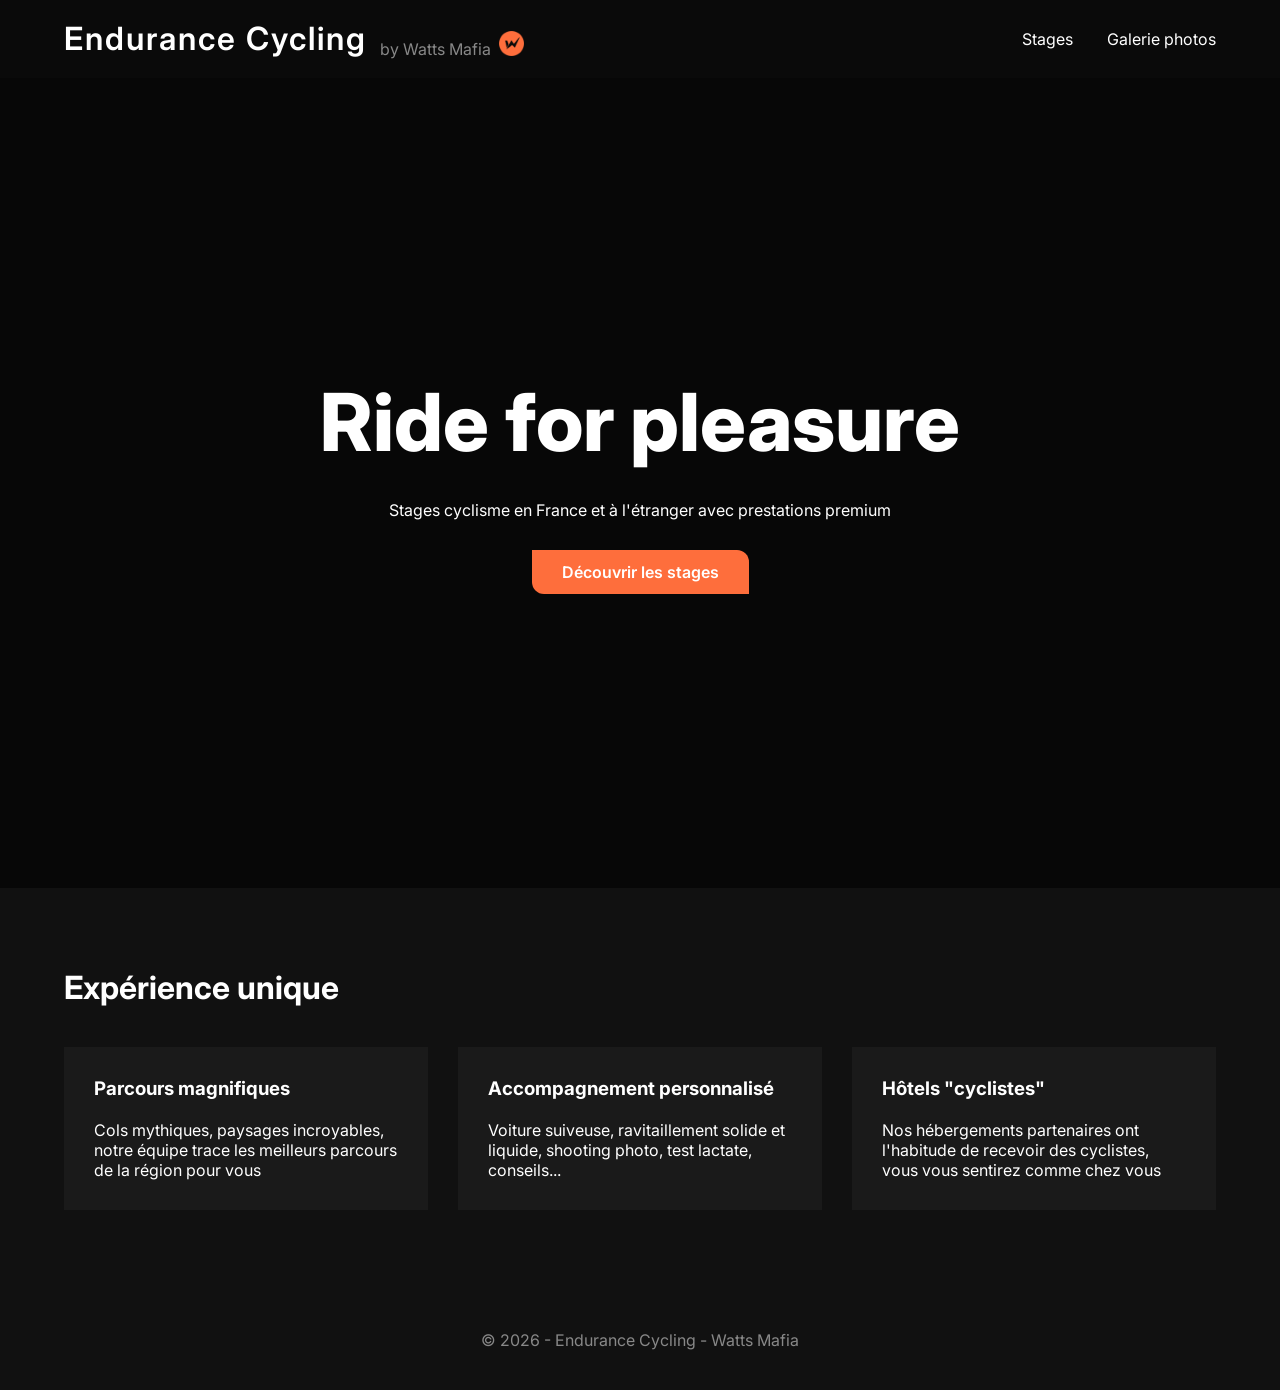
==== endurancecycling/index.html @ ae596b2b "Add files via upload" ====
<!DOCTYPE html>
<html lang="fr">
<head>
  <meta charset="UTF-8">
  <title>Endurance Cycling</title>
  <!-- Favicon -->
  <link rel="icon" type="image/png" href="images/watts-mafia-logo.png">
  <meta name="viewport" content="width=device-width, initial-scale=1.0">

  <!-- Google Font -->
  <link href="https://fonts.googleapis.com/css2?family=Inter:wght@300;400;600&display=swap" rel="stylesheet">

  <link rel="stylesheet" href="css/principal.css">
</head>

<body>

<header>
  <div class="container nav">
    <div class="logo-container">
      <h1 class="logo"><a href="index.html">Endurance Cycling</a></h1>
      <span class="subtitle">by Watts Mafia</span>
      <img src="images/watts-mafia-logo.png" alt="Watts Mafia" class="logo-sub">
    </div>

    <!-- Bouton hamburger -->
    <div class="hamburger" id="hamburger">
      <span></span>
      <span></span>
      <span></span>
    </div>

    <nav id="nav-links">
      <a href="stages.html">Stages</a>
      <a href="#">Galerie photos</a>
    </nav>
  </div>
</header>

<section class="hero">
  <div class="overlay"></div>
  <div class="hero-content">
    <h2>Ride for pleasure</h2>
    <p>Stages cyclisme en France et à l'étranger avec prestations premium</p>
    <a href="stages.html" class="btn">Découvrir les stages</a>
  </div>
</section>

<section class="section container">
  <h2 class="section-title">Expérience unique</h2>

  <div class="grid">
    <div class="card">
      <h3>Parcours magnifiques</h3><br>
      <p>Cols mythiques, paysages incroyables, notre équipe trace les meilleurs parcours de la région pour vous</p>
    </div>

    <div class="card">
      <h3>Accompagnement personnalisé</h3><br>
      <p>Voiture suiveuse, ravitaillement solide et liquide, shooting photo, test lactate, conseils...</p>
    </div>

    <div class="card">
      <h3>Hôtels "cyclistes"</h3><br>
      <p>Nos hébergements partenaires ont l'habitude de recevoir des cyclistes, vous vous sentirez comme chez vous</p>
    </div>
  </div>
</section>

<footer>
  <p>© 2026 - Endurance Cycling - Watts Mafia</p>
</footer>
  <script>
    const hamburger = document.getElementById('hamburger');
    const navLinks = document.getElementById('nav-links');

    hamburger.addEventListener('click', () => {
      navLinks.classList.toggle('active');
    });
  </script>
</body>
</body>
</html>
---- endurancecycling/css/principal.css ----
:root {
  --orange: #fe6e3c;
  --black: #0a0a0a;
  --blackc:#111111;
  --white: #ffffff;
  --gray: #888;
}

* {
  margin: 0;
  padding: 0;
  box-sizing: border-box;
}

header {
  font-family: 'Inter', sans-serif;
  background: var(--black);
  color: var(--white);
}

body {
  font-family: 'Inter', sans-serif;
  background: var(--blackc);
  color: var(--white);
}

.container {
  width: 90%;
  max-width: 1200px;
  margin: auto;
}

.nav {
  display: flex;
  justify-content: space-between;
  align-items: center;
  padding: 20px 0;
}

.logo-container {
  display: flex;
  flex-direction: row;
  align-items: center;
  gap: 8px;
}

.logo {
  font-weight: 600;
  letter-spacing: 2px;
  line-height: 1.2;
}

.logo a {
  color: var(--white);
  text-decoration: none;
}

.logo-sub {
  display: inline-block;
  height: 25px;
  margin: 0;
  position: relative;
  top: 4px;
}

.subtitle {
  font-size: 1rem;
  color: var(--gray);
  margin-left: 5px;
  position: relative;
  top: 10px;
  white-space: nowrap;
}

@media (max-width: 768px) {
  .subtitle {
    font-size: 0.9rem;
    position: relative;
    top: 28px;
    left: -60px;
  }

  .logo-sub {
    display: inline-block;
    height: 20px;
    margin: 0;
    position: relative;
    top: 25px;
    left: -60px;
  }
}

nav a {
  color: var(--white);
  margin-left: 30px;
  text-decoration: none;
  position: relative;
}

nav a::after {
  content: "";
  position: absolute;
  width: 0;
  height: 2px;
  background: var(--orange);
  left: 0;
  bottom: -5px;
  transition: 0.3s;
}

nav a:hover::after {
  width: 100%;
}

.hero {
  position: relative;
  height: 90vh;
  background: url('../images/montagne.jpg') center/cover no-repeat;
  display: flex;
  align-items: center;
  justify-content: center;
  text-align: center;
}

.overlay {
  position: absolute;
  width: 100%;
  height: 100%;
  background: rgba(0,0,0,0.6);
}

.hero-content {
  position: relative;
  z-index: 2;
}

.hero h2 {
  font-size: 5rem;
  font-weight: 800;
}

.hero p {
  margin: 30px 0;
  color: var(--white);
}

.btn {
  display: inline-block;
  background: var(--orange);
  color: var(--white);
  padding: 12px 30px;
  text-decoration: none;
  font-weight: 600;
  transition: 0.3s ease;
  border-radius: 0 12px 0 12px;
}

.btn:hover {
  transform: scale(1.1);
  opacity: 0.7;
}

.section {
  padding: 80px 0;
}

.section-title {
  font-size: 2rem;
  margin-bottom: 40px;
}

.grid {
  display: flex;
  gap: 30px;
}

.card {
  background: #1a1a1a;
  padding: 30px;
  flex: 1;
  transition: 0.3s;
}

.card:hover {
  transform: translateY(-5px);
  border-left: 3px solid var(--orange);
}

footer {
  text-align: center;
  padding: 40px;
  color: var(--gray);
}

.hamburger {
  display: none;
  flex-direction: column;
  cursor: pointer;
  gap: 5px;
}

.hamburger span {
  width: 25px;
  height: 3px;
  background: var(--white);
  border-radius: 2px;
  transition: 0.3s;
}

/* =====================
   STAGES GRID — CORRIGÉ
   ===================== */

.stages-grid {
  display: grid;
  /* 3 colonnes égales sur desktop */
  grid-template-columns: repeat(3, 1fr);
  gap: 30px;
}

.stage-card {
  display: flex;
  flex-direction: column;
  background: #1a1a1a;
  border-radius: 10px;
  overflow: hidden;
  transition: transform 0.3s ease, box-shadow 0.3s ease;
}

.stage-card:hover {
  transform: translateY(-6px);
  box-shadow: 0 8px 30px rgba(254, 110, 60, 0.2);
}

.stage-card img {
  width: 100%;
  height: 200px;       /* hauteur fixe */
  object-fit: cover;   /* recadre proprement sans déformer */
  display: block;
}

.stage-content {
  padding: 20px;
  flex: 1;
}

.stage-content h3 {
  margin-bottom: 10px;
  font-size: 1.1rem;
  font-weight: 600;
}

.stage-content h5 {
  color: var(--orange);
  font-size: 0.9rem;
  line-height: 1.6;
}

.stage-content p {
  color: var(--gray);
  font-size: 0.9rem;
  line-height: 1.6;
}

.stage-link {
  text-decoration: none;
  color: inherit;
  display: block;
}

/* =====================
   RESPONSIVE MOBILE
   ===================== */

@media (max-width: 768px) {

  /* Hamburger */
  .hamburger {
    display: flex;
  }

  /* Logo container */
  .logo-container {
    flex-direction: row;
    align-items: center;
    gap: 5px;
  }

  nav {
    display: none;
    flex-direction: column;
    background: var(--black);
    position: absolute;
    top: 70px;
    right: 0;
    width: 200px;
    padding: 10px 0;
    border-radius: 0 0 8px 8px;
    z-index: 1000;
  }

  nav.active {
    display: flex;
    height: auto;
  }

  nav a {
    margin: 0;
    padding: 12px 20px;
    border-bottom: 1px solid #333;
  }

  .hero h2 {
    font-size: 2.5rem;
  }

  .grid {
    flex-direction: column;
  }

  /* 1 colonne sur mobile */
  .stages-grid {
    grid-template-columns: 1fr;
  }
}
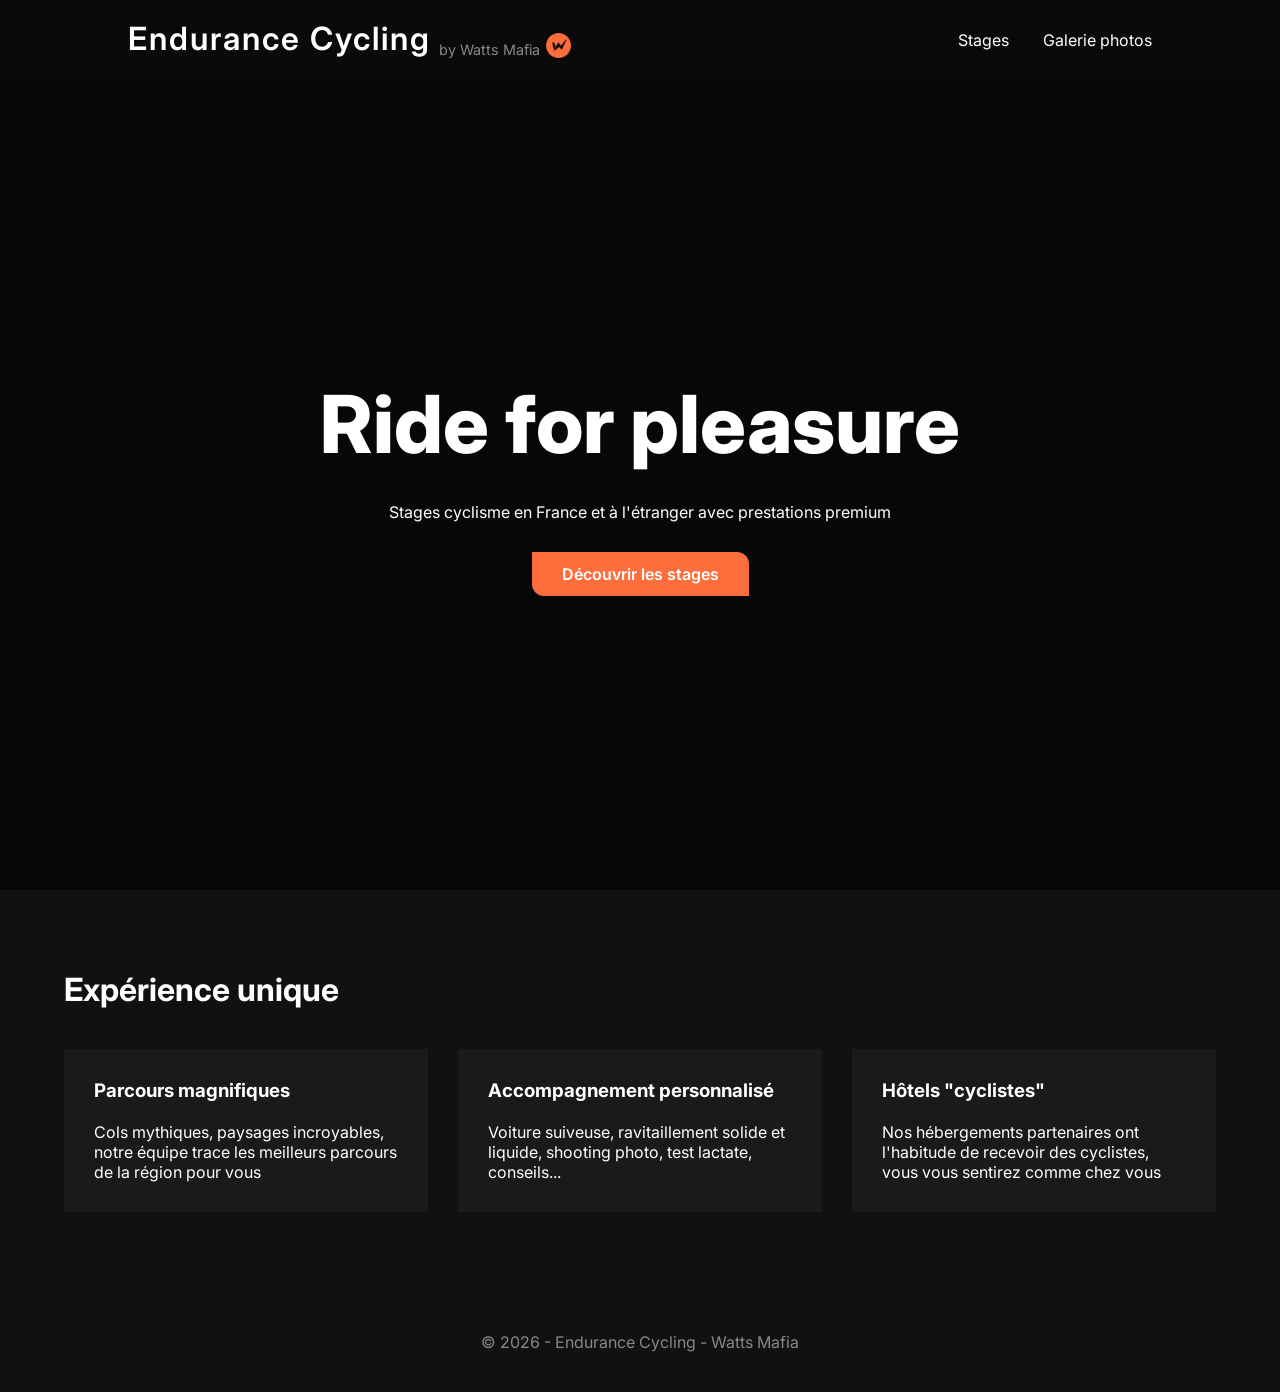
==== commit 43865347: "Add files via upload" ====
--- a/endurancecycling/index.html
+++ b/endurancecycling/index.html
@@ -19,8 +19,10 @@
   <div class="container nav">
     <div class="logo-container">
       <h1 class="logo"><a href="index.html">Endurance Cycling</a></h1>
-      <span class="subtitle">by Watts Mafia</span>
-      <img src="images/watts-mafia-logo.png" alt="Watts Mafia" class="logo-sub">
+      <div class="logo-second-line">
+        <span class="subtitle">by Watts Mafia</span>
+        <img src="images/watts-mafia-logo.png" alt="Watts Mafia" class="logo-sub">
+      </div>
     </div>
 
     <!-- Bouton hamburger -->
--- a/endurancecycling/css/principal.css
+++ b/endurancecycling/css/principal.css
@@ -1,7 +1,7 @@
 :root {
   --orange: #fe6e3c;
   --black: #0a0a0a;
-  --blackc:#111111;
+  --blackc: #111111;
   --white: #ffffff;
   --gray: #888;
 }
@@ -12,42 +12,59 @@
   box-sizing: border-box;
 }
 
+body {
+  font-family: 'Inter', sans-serif;
+  background: var(--blackc);
+  color: var(--white);
+}
+
+/* =====================
+   HEADER
+   ===================== */
+
 header {
   font-family: 'Inter', sans-serif;
   background: var(--black);
   color: var(--white);
-}
-
-body {
-  font-family: 'Inter', sans-serif;
-  background: var(--blackc);
-  color: var(--white);
-}
-
-.container {
-  width: 90%;
-  max-width: 1200px;
-  margin: auto;
+  position: relative;   /* nécessaire pour le menu absolu sur mobile */
 }
 
 .nav {
   display: flex;
   justify-content: space-between;
   align-items: center;
-  padding: 20px 0;
-}
+  padding: 20px 5%;
+  width: 100%;
+  max-width: 100%;  /* annule le max-width de .container */
+  margin: 0;        /* annule le margin: auto de .container */
+}
+
+/* =====================
+   LOGO & SUBTITLE
+   ===================== */
 
 .logo-container {
   display: flex;
   flex-direction: row;
-  align-items: center;
+  align-items: flex-end;
   gap: 8px;
+  flex-wrap: nowrap;
+  padding-bottom: 2px;
+}
+
+/* Ligne 2 sur desktop : subtitle + icône alignés sur le bas du "g" */
+.logo-second-line {
+  display: flex;
+  flex-direction: row;
+  align-items: flex-end;
+  gap: 6px;
 }
 
 .logo {
   font-weight: 600;
   letter-spacing: 2px;
   line-height: 1.2;
+  white-space: nowrap;
 }
 
 .logo a {
@@ -56,45 +73,29 @@
 }
 
 .logo-sub {
+  height: 25px;
+  width: auto;
   display: inline-block;
-  height: 25px;
-  margin: 0;
-  position: relative;
-  top: 4px;
+  flex-shrink: 0;
 }
 
 .subtitle {
-  font-size: 1rem;
+  font-size: 0.9rem;
   color: var(--gray);
-  margin-left: 5px;
-  position: relative;
-  top: 10px;
   white-space: nowrap;
-}
-
-@media (max-width: 768px) {
-  .subtitle {
-    font-size: 0.9rem;
-    position: relative;
-    top: 28px;
-    left: -60px;
-  }
-
-  .logo-sub {
-    display: inline-block;
-    height: 20px;
-    margin: 0;
-    position: relative;
-    top: 25px;
-    left: -60px;
-  }
-}
+  flex-shrink: 0;
+}
+
+/* =====================
+   NAVIGATION
+   ===================== */
 
 nav a {
   color: var(--white);
   margin-left: 30px;
   text-decoration: none;
   position: relative;
+  white-space: nowrap;
 }
 
 nav a::after {
@@ -112,91 +113,17 @@
   width: 100%;
 }
 
-.hero {
-  position: relative;
-  height: 90vh;
-  background: url('../images/montagne.jpg') center/cover no-repeat;
-  display: flex;
-  align-items: center;
-  justify-content: center;
-  text-align: center;
-}
-
-.overlay {
-  position: absolute;
-  width: 100%;
-  height: 100%;
-  background: rgba(0,0,0,0.6);
-}
-
-.hero-content {
-  position: relative;
-  z-index: 2;
-}
-
-.hero h2 {
-  font-size: 5rem;
-  font-weight: 800;
-}
-
-.hero p {
-  margin: 30px 0;
-  color: var(--white);
-}
-
-.btn {
-  display: inline-block;
-  background: var(--orange);
-  color: var(--white);
-  padding: 12px 30px;
-  text-decoration: none;
-  font-weight: 600;
-  transition: 0.3s ease;
-  border-radius: 0 12px 0 12px;
-}
-
-.btn:hover {
-  transform: scale(1.1);
-  opacity: 0.7;
-}
-
-.section {
-  padding: 80px 0;
-}
-
-.section-title {
-  font-size: 2rem;
-  margin-bottom: 40px;
-}
-
-.grid {
-  display: flex;
-  gap: 30px;
-}
-
-.card {
-  background: #1a1a1a;
-  padding: 30px;
-  flex: 1;
-  transition: 0.3s;
-}
-
-.card:hover {
-  transform: translateY(-5px);
-  border-left: 3px solid var(--orange);
-}
-
-footer {
-  text-align: center;
-  padding: 40px;
-  color: var(--gray);
-}
+/* =====================
+   HAMBURGER
+   ===================== */
 
 .hamburger {
   display: none;
   flex-direction: column;
   cursor: pointer;
   gap: 5px;
+  flex-shrink: 0;
+  padding: 4px;
 }
 
 .hamburger span {
@@ -205,15 +132,121 @@
   background: var(--white);
   border-radius: 2px;
   transition: 0.3s;
-}
-
-/* =====================
-   STAGES GRID — CORRIGÉ
+  display: block;
+}
+
+/* =====================
+   CONTAINER (pour les sections, pas le header)
+   ===================== */
+
+.container {
+  width: 90%;
+  max-width: 1200px;
+  margin: auto;
+}
+
+/* =====================
+   HERO
+   ===================== */
+
+.hero {
+  position: relative;
+  height: 90vh;
+  background: url('../images/montagne.jpg') center/cover no-repeat;
+  display: flex;
+  align-items: center;
+  justify-content: center;
+  text-align: center;
+}
+
+.overlay {
+  position: absolute;
+  width: 100%;
+  height: 100%;
+  background: rgba(0,0,0,0.6);
+}
+
+.hero-content {
+  position: relative;
+  z-index: 2;
+}
+
+.hero h2 {
+  font-size: 5rem;
+  font-weight: 800;
+}
+
+.hero p {
+  margin: 30px 0;
+  color: var(--white);
+}
+
+/* =====================
+   BOUTON
+   ===================== */
+
+.btn {
+  display: inline-block;
+  background: var(--orange);
+  color: var(--white);
+  padding: 12px 30px;
+  text-decoration: none;
+  font-weight: 600;
+  transition: 0.3s ease;
+  border-radius: 0 12px 0 12px;
+}
+
+.btn:hover {
+  transform: scale(1.1);
+  opacity: 0.7;
+}
+
+/* =====================
+   SECTIONS
+   ===================== */
+
+.section {
+  padding: 80px 0;
+}
+
+.section-title {
+  font-size: 2rem;
+  margin-bottom: 40px;
+}
+
+.grid {
+  display: flex;
+  gap: 30px;
+}
+
+.card {
+  background: #1a1a1a;
+  padding: 30px;
+  flex: 1;
+  transition: 0.3s;
+}
+
+.card:hover {
+  transform: translateY(-5px);
+  border-left: 3px solid var(--orange);
+}
+
+/* =====================
+   FOOTER
+   ===================== */
+
+footer {
+  text-align: center;
+  padding: 40px;
+  color: var(--gray);
+}
+
+/* =====================
+   STAGES GRID
    ===================== */
 
 .stages-grid {
   display: grid;
-  /* 3 colonnes égales sur desktop */
   grid-template-columns: repeat(3, 1fr);
   gap: 30px;
 }
@@ -234,8 +267,8 @@
 
 .stage-card img {
   width: 100%;
-  height: 200px;       /* hauteur fixe */
-  object-fit: cover;   /* recadre proprement sans déformer */
+  height: 200px;
+  object-fit: cover;
   display: block;
 }
 
@@ -269,39 +302,33 @@
 }
 
 /* =====================
-   RESPONSIVE MOBILE
-   ===================== */
-
-@media (max-width: 768px) {
-
-  /* Hamburger */
+   RESPONSIVE — TABLETTE & MOBILE (≤1024px)
+   Burger actif dès la tablette
+   ===================== */
+
+@media (max-width: 1024px) {
+
   .hamburger {
     display: flex;
   }
 
-  /* Logo container */
-  .logo-container {
-    flex-direction: row;
-    align-items: center;
-    gap: 5px;
-  }
-
+  /* Menu déroulant positionné par rapport au header */
   nav {
     display: none;
     flex-direction: column;
     background: var(--black);
     position: absolute;
-    top: 70px;
+    top: 100%;
     right: 0;
     width: 200px;
     padding: 10px 0;
     border-radius: 0 0 8px 8px;
     z-index: 1000;
+    box-shadow: 0 8px 24px rgba(0,0,0,0.5);
   }
 
   nav.active {
     display: flex;
-    height: auto;
   }
 
   nav a {
@@ -310,6 +337,51 @@
     border-bottom: 1px solid #333;
   }
 
+  nav a:last-child {
+    border-bottom: none;
+  }
+
+  .stages-grid {
+    grid-template-columns: repeat(2, 1fr);
+  }
+}
+
+/* =====================
+   RESPONSIVE — MOBILE (≤768px)
+   ===================== */
+
+@media (max-width: 768px) {
+
+  /* Ligne 1 : Endurance Cycling / Ligne 2 : by Watts Mafia + icône */
+  .logo-container {
+    flex-direction: column;
+    align-items: flex-start;
+    gap: 5px;        /* plus d'espace entre les deux lignes */
+  }
+
+  .logo {
+    font-size: 1.6rem;
+    letter-spacing: 1px;
+  }
+
+  .logo-second-line {
+    display: flex;
+    flex-direction: row;
+    align-items: center;
+    gap: 6px;
+    margin-top: 2px;
+    margin-bottom: 0;  /* annule le margin-bottom négatif du desktop */
+  }
+
+  .logo-sub {
+    height: 20px;
+    margin-bottom: 1px; /* augmente pour remonter davantage */
+  }
+
+  .subtitle {
+    font-size: 0.9rem;
+  }
+
   .hero h2 {
     font-size: 2.5rem;
   }
@@ -318,8 +390,17 @@
     flex-direction: column;
   }
 
-  /* 1 colonne sur mobile */
   .stages-grid {
     grid-template-columns: 1fr;
   }
+
+  .nav {
+  align-items: flex-start;
+  padding-top: 16px;
+  padding-bottom: 16px;
+}
+
+.hamburger {
+  margin-top: 4px;
+}
 }
